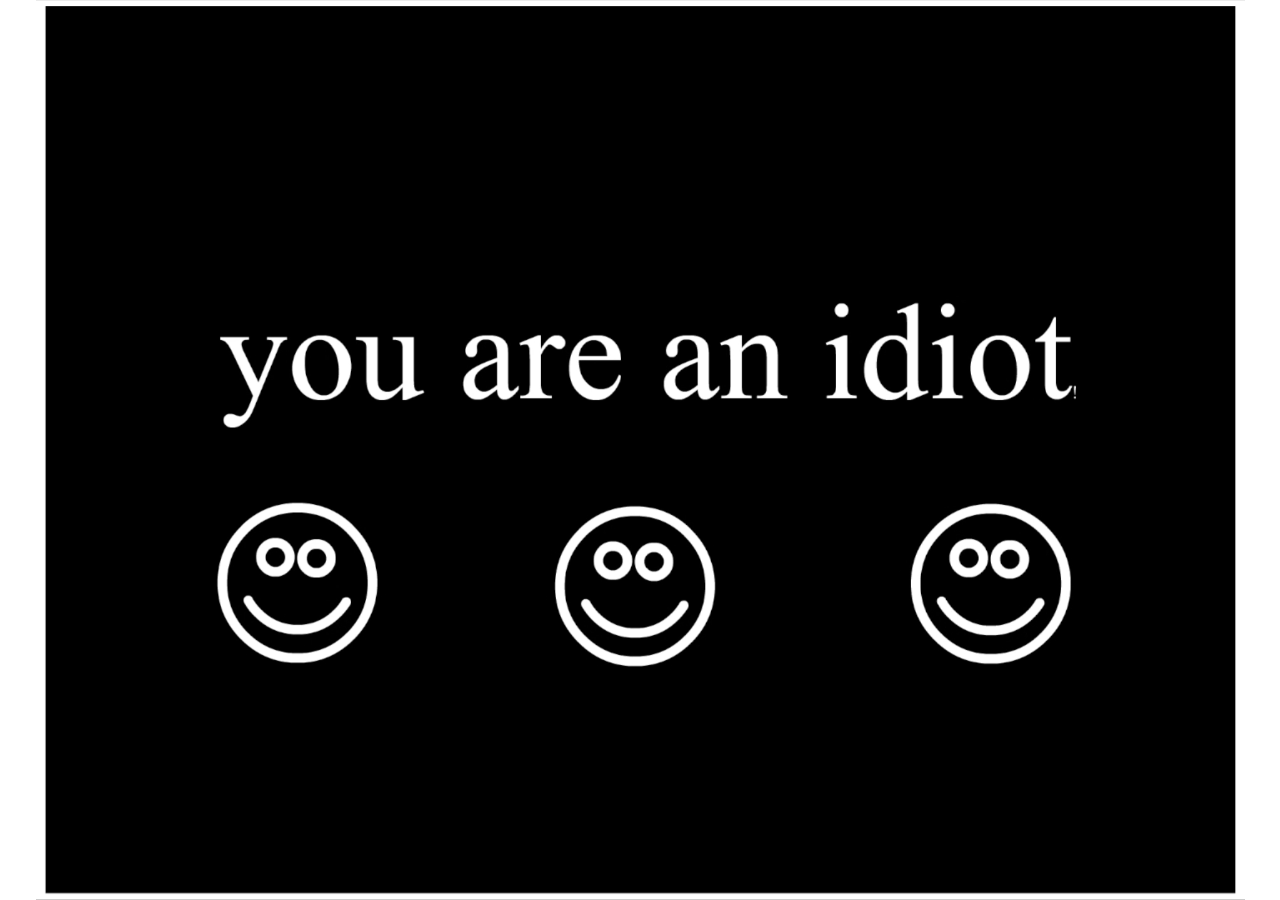
==== lol.html @ c9e4ed6a "Add files via upload" ====
<html>
	<head>
		<title>You are an Idiot!</title>
		
		<link rel="stylesheet" href="styles/styles.css">
		<script src="scripts/you.js"></script>
	</head>

	<body>
		<div class="idiot-container">			
			<video src="media/youare.mp4" type="video/mp4" id="youare-video" muted autoplay loop />
		</div>	
	
		<audio id="youare-audio" autoplay loop hidden>
			<source src="media/youare.mp3" type="audio/mp3">
		</audio>
	</body>
</html>
---- styles/styles.css ----
body {
	margin-left: 0;
}
		
.info-container {
	display: inline-flex;
	padding: 7px;
				
	align-items: top;
}

.info-container div {
	margin-left: 7px;
}

.idiot-container {
	position: absolute;
	top: 0;
	bottom: 0;
	width: 100%;
	height: 100%;
}

.idiot-container video {
	z-index: -100;
			
	width: 100%;
	height: 100%;
				
	min-height: 100%; 
				
	position: fixed;
	top: 50%;
	left: 50%;
	transform: translate(-50%, -50%);
}

.links {
	display: inline-block;
}

.speaker, .link {	
	cursor: pointer;
				
	opacity: 0.85;
}
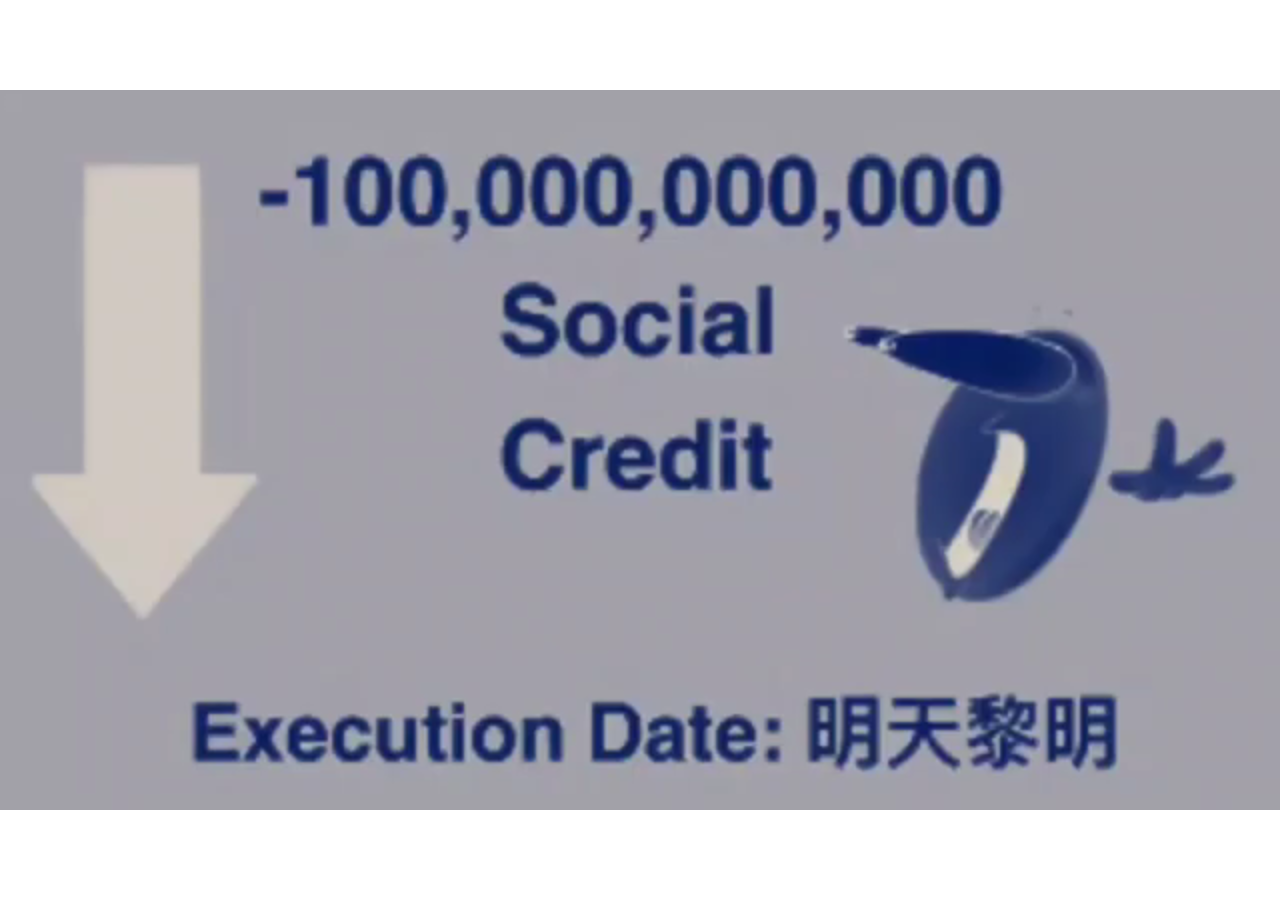
==== commit 78b8a12c: "Create lol.html" ====
--- a/lol.html
+++ b/lol.html
@@ -1,7 +1,6 @@
-
 <html>
 	<head>
-		<title>You are an Idiot!</title>
+		<title>-100,000,000,000 social credit!</title>
 		
 		<link rel="stylesheet" href="styles/styles.css">
 		<script src="scripts/you.js"></script>
